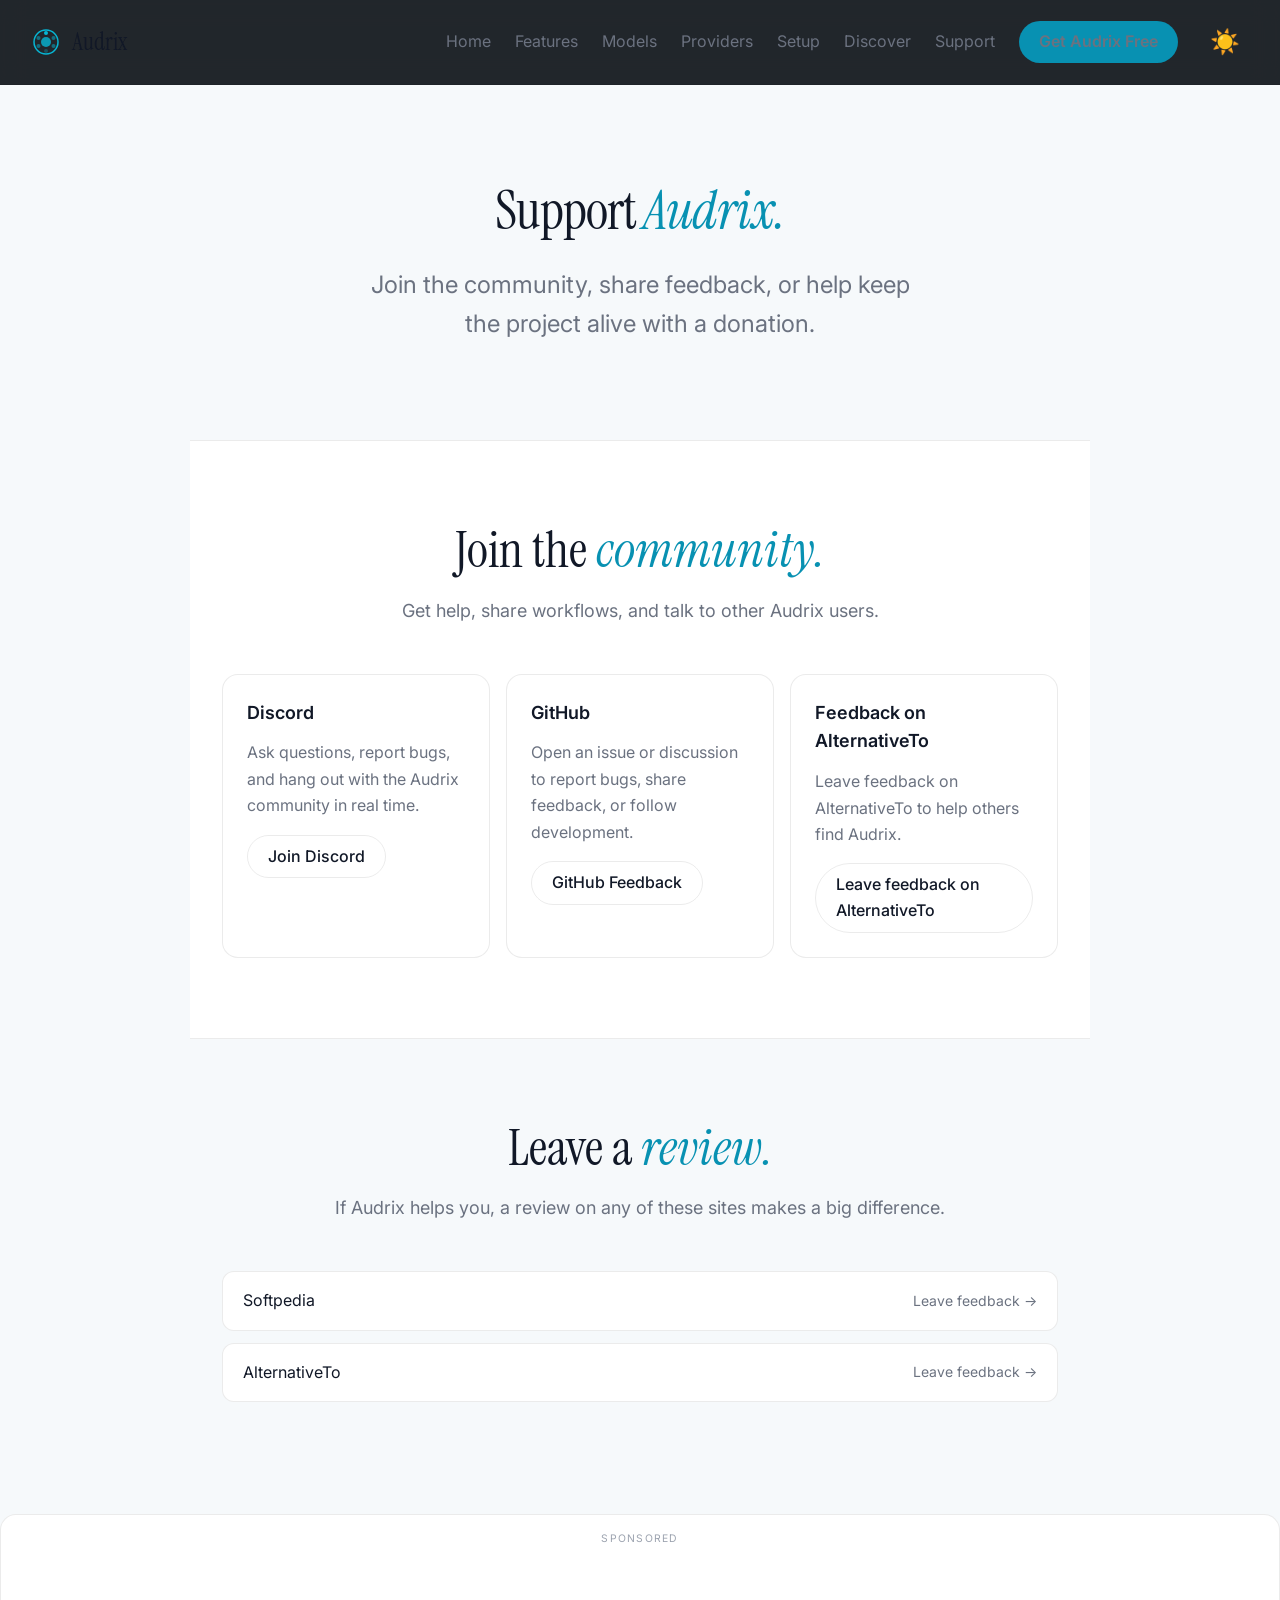
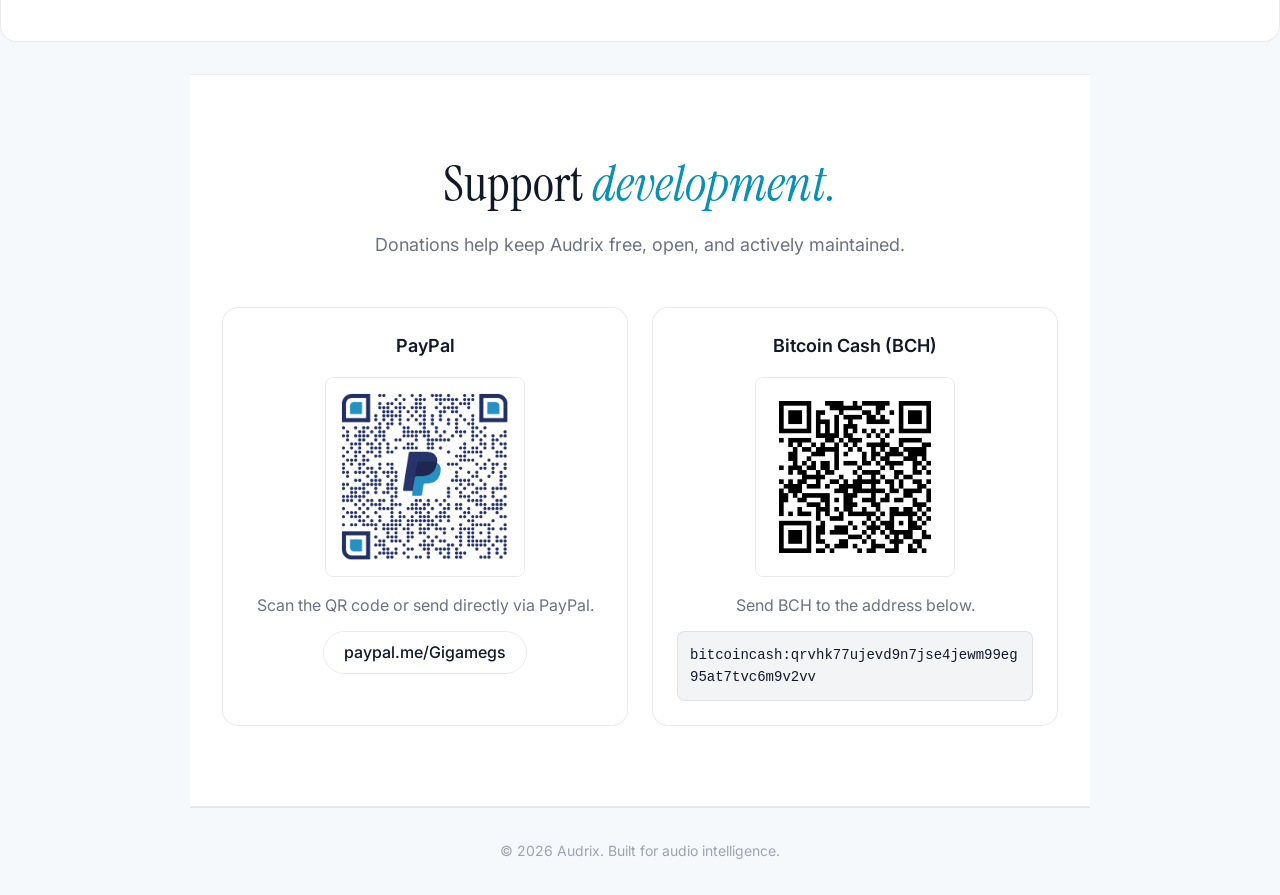
==== docs/support.html @ 02c41909 "feat(docs): update documentation structure to match Sorana's page layout and theme scheme - Redesign" ====
<!DOCTYPE html>
<html lang="en" data-theme="dark">
<head>
<meta charset="UTF-8">
<meta name="viewport" content="width=device-width, initial-scale=1.0">

<!-- Google Ads -->
<script async src="https://pagead2.googlesyndication.com/pagead/js/adsbygoogle.js?client=ca-pub-6449563648591184"
     crossorigin="anonymous"></script>

<title>Audrix: Support &amp; Donate</title>
<meta name="description" content="Support Audrix. Join the Discord community, leave a review, or donate via PayPal or Bitcoin Cash.">
<link rel="icon" type="image/x-icon" href="../assets/favicon.ico">
<link rel="canonical" href="https://tetramatrix.github.io/Audrix/support.html">
<meta name="robots" content="index, follow">
<meta name="theme-color" content="#0b0f14">
<link rel="preconnect" href="https://fonts.googleapis.com">
<link rel="preconnect" href="https://fonts.gstatic.com" crossorigin>
<link href="https://fonts.googleapis.com/css2?family=Inter:wght@300..700&family=Instrument+Serif:ital@0;1&display=swap" rel="stylesheet">

<style>
:root, [data-theme="dark"] {
  --color-bg:             #0b0f14;
  --color-surface:        #111820;
  --color-surface-2:      #19222d;
  --color-surface-3:      #202a37;
  --color-border:         rgba(255,255,255,0.08);
  --color-text:           #e8eaed;
  --color-text-muted:     #8a8f98;
  --color-text-faint:     #4a4f58;
  --color-primary:        #06b6d4;
  --color-primary-hover:  #22d3ee;
  --color-primary-dim:    rgba(6,182,212,0.12);
  --color-free:           #4ade80;
  --color-free-dim:       rgba(74,222,128,0.12);

  --font-display: 'Instrument Serif', Georgia, serif;
  --font-body: 'Inter', system-ui, sans-serif;

  --text-xs:   clamp(0.75rem, 0.7rem + 0.25vw, 0.875rem);
  --text-sm:   clamp(0.875rem, 0.8rem + 0.35vw, 1rem);
  --text-base: clamp(1rem, 0.95rem + 0.25vw, 1.125rem);
  --text-lg:   clamp(1.125rem, 1rem + 0.75vw, 1.5rem);
  --text-xl:   clamp(1.5rem, 1.2rem + 1.25vw, 2.25rem);
  --text-2xl:  clamp(2rem, 1.2rem + 2.5vw, 3.5rem);
  --text-hero: clamp(2rem, 1rem + 3vw, 3.5rem);

  --space-1: 0.25rem; --space-2: 0.5rem; --space-3: 0.75rem;
  --space-4: 1rem; --space-5: 1.25rem; --space-6: 1.5rem;
  --space-8: 2rem; --space-10: 2.5rem; --space-12: 3rem;
  --space-16: 4rem; --space-20: 5rem; --space-24: 6rem;

  --radius-sm: 0.375rem; --radius-md: 0.5rem; --radius-lg: 0.75rem;
  --radius-xl: 1rem; --radius-2xl: 1.5rem; --radius-full: 9999px;
}

[data-theme="light"] {
  --color-bg:             #f6f9fb;
  --color-surface:        #ffffff;
  --color-surface-2:      #f3f4f6;
  --color-surface-3:      #e5e7eb;
  --color-border:         rgba(0,0,0,0.08);
  --color-text:           #111827;
  --color-text-muted:     #6b7280;
  --color-text-faint:     #9ca3af;
  --color-primary:        #0891b2;
  --color-primary-hover:  #0e7490;
  --color-primary-dim:    rgba(8,145,178,0.1);
  --color-free:           #16a34a;
  --color-free-dim:       rgba(22,163,74,0.1);
}

*, *::before, *::after { box-sizing: border-box; margin: 0; padding: 0; }
html { scroll-behavior: smooth; -webkit-font-smoothing: antialiased; }
body {
  min-height: 100dvh;
  font-family: var(--font-body);
  font-size: var(--text-base);
  color: var(--color-text);
  background: var(--color-bg);
  line-height: 1.6;
  overflow-x: hidden;
}
img { display: block; max-width: 100%; height: auto; }
ul { list-style: none; }
a { color: var(--color-primary); text-decoration: none; }
a:hover { color: var(--color-primary-hover); }

/* ── NAV ── */
nav {
  display: flex;
  align-items: center;
  justify-content: space-between;
  padding: var(--space-5) var(--space-8);
  border-bottom: 1px solid var(--color-border);
  position: sticky; top: 0; z-index: 50;
  background: rgba(11,15,20,0.9);
  backdrop-filter: blur(12px);
}
.nav-logo {
  display: flex; align-items: center; gap: var(--space-3);
  font-family: var(--font-display);
  font-size: var(--text-lg);
  color: var(--color-text);
  text-decoration: none;
}
.nav-links { display: flex; align-items: center; gap: var(--space-6); }
.nav-links a {
  color: var(--color-text-muted); text-decoration: none;
  font-size: var(--text-sm); transition: color 160ms ease;
}
.nav-links a:hover { color: var(--color-text); }
.btn-primary {
  background: var(--color-primary);
  color: #0a1a17;
  font-size: var(--text-sm);
  font-weight: 600;
  padding: var(--space-2) var(--space-5);
  border-radius: var(--radius-full);
  border: none; cursor: pointer;
  text-decoration: none;
  transition: background 160ms ease, transform 120ms ease;
  display: inline-block;
}
.btn-primary:hover { background: var(--color-primary-hover); transform: translateY(-1px); }
.btn-outline {
  border: 1px solid var(--color-border);
  color: var(--color-text);
  font-size: var(--text-sm);
  font-weight: 500;
  padding: var(--space-2) var(--space-5);
  border-radius: var(--radius-full);
  cursor: pointer;
  text-decoration: none;
  transition: border-color 160ms ease, background 160ms ease;
  display: inline-block;
}
.btn-outline:hover { border-color: var(--color-primary); background: var(--color-primary-dim); }

/* ── HERO ── */
.hero {
  padding: clamp(var(--space-16), 10vw, var(--space-24)) var(--space-8);
  text-align: center;
  max-width: 800px;
  margin: 0 auto;
}
.hero h1 {
  font-family: var(--font-display);
  font-size: var(--text-hero);
  font-weight: 400;
  line-height: 1.1;
  margin-bottom: var(--space-6);
  letter-spacing: -0.02em;
}
.hero h1 em { font-style: italic; color: var(--color-primary); }
.hero-sub {
  font-size: var(--text-lg);
  color: var(--color-text-muted);
  max-width: 560px;
  margin: 0 auto;
  line-height: 1.65;
}

/* ── SECTIONS ── */
.section {
  padding: var(--space-20) var(--space-8);
  max-width: 900px;
  margin: 0 auto;
}
.section-alt {
  background: var(--color-surface);
  border-top: 1px solid var(--color-border);
  border-bottom: 1px solid var(--color-border);
}
.section-header {
  max-width: 640px;
  margin: 0 auto var(--space-12);
  text-align: center;
}
.section-header h2 {
  font-family: var(--font-display);
  font-size: var(--text-2xl);
  font-weight: 400;
  line-height: 1.15;
  margin-bottom: var(--space-4);
}
.section-header h2 em { font-style: italic; color: var(--color-primary); }
.section-header p {
  color: var(--color-text-muted);
  font-size: var(--text-base);
  line-height: 1.65;
}

/* ── CARDS ── */
.card-grid {
  display: grid;
  grid-template-columns: repeat(auto-fill, minmax(min(260px,100%), 1fr));
  gap: var(--space-4);
}
.card {
  background: var(--color-surface);
  border: 1px solid var(--color-border);
  border-radius: var(--radius-xl);
  padding: var(--space-6);
  transition: border-color 200ms, box-shadow 200ms;
}
.card:hover {
  border-color: rgba(6,182,212,0.2);
  box-shadow: 0 8px 32px rgba(6,182,212,0.04);
}
.card h3 {
  font-size: var(--text-base);
  font-weight: 600;
  color: var(--color-text);
  margin-bottom: var(--space-3);
}
.card p {
  font-size: var(--text-sm);
  color: var(--color-text-muted);
  line-height: 1.65;
  margin-bottom: var(--space-4);
}
.card a { display: inline-block; }

/* ── QR CODES ── */
.donate-grid {
  display: grid;
  grid-template-columns: repeat(auto-fill, minmax(min(280px,100%), 1fr));
  gap: var(--space-6);
  margin-top: var(--space-8);
}
.donate-card {
  background: var(--color-surface);
  border: 1px solid var(--color-border);
  border-radius: var(--radius-xl);
  padding: var(--space-6);
  text-align: center;
}
.donate-card h3 {
  font-size: var(--text-base);
  font-weight: 600;
  color: var(--color-text);
  margin-bottom: var(--space-4);
}
.donate-card img {
  max-width: 200px;
  margin: 0 auto var(--space-4);
  border-radius: var(--radius-md);
  border: 1px solid var(--color-border);
}
.donate-card p {
  font-size: var(--text-sm);
  color: var(--color-text-muted);
  line-height: 1.6;
  margin-bottom: var(--space-3);
  word-break: break-all;
}
.donate-card .address {
  font-family: 'Courier New', monospace;
  font-size: var(--text-xs);
  color: var(--color-text);
  background: var(--color-surface-2);
  padding: var(--space-3);
  border-radius: var(--radius-md);
  border: 1px solid var(--color-border);
  word-break: break-all;
  text-align: left;
}

/* ── REVIEW LINKS ── */
.review-list {
  display: flex;
  flex-direction: column;
  gap: var(--space-3);
  margin-top: var(--space-6);
}
.review-link {
  display: flex;
  align-items: center;
  justify-content: space-between;
  gap: var(--space-4);
  padding: var(--space-4) var(--space-5);
  background: var(--color-surface);
  border: 1px solid var(--color-border);
  border-radius: var(--radius-lg);
  color: var(--color-text);
  font-size: var(--text-sm);
  transition: border-color 160ms, background 160ms;
}
.review-link:hover {
  border-color: var(--color-primary);
  background: var(--color-primary-dim);
}
.review-link span { color: var(--color-text-muted); font-size: var(--text-xs); }

/* ── FOOTER ── */
footer {
  padding: var(--space-8);
  border-top: 1px solid var(--color-border);
  text-align: center;
  font-size: var(--text-xs);
  color: var(--color-text-faint);
  max-width: 900px; margin: 0 auto;
}

/* ── ADSENSE INLINE ADS ── */
.ad-container {
  margin: var(--space-8) auto;
  max-width: 100%;
  overflow: hidden;
  border-radius: var(--radius-xl);
  background: var(--color-surface);
  border: 1px solid var(--color-border);
  padding: var(--space-4);
  text-align: center;
  max-height: 520px;
}
.ad-label {
  font-size: 0.65rem;
  text-transform: uppercase;
  letter-spacing: 0.12em;
  color: var(--color-text-faint);
  margin-bottom: var(--space-2);
}

/* ── MOBILE ── */
@media (max-width: 768px) {
  nav { padding: var(--space-4); }
  .nav-links { gap: var(--space-3); }
  .hero { padding: var(--space-12) var(--space-5); }
  .section { padding: var(--space-12) var(--space-4); }
}

::-webkit-scrollbar { width: 6px; }
::-webkit-scrollbar-track { background: var(--color-bg); }
::-webkit-scrollbar-thumb { background: var(--color-surface-3); border-radius: 3px; }
</style>
</head>
<body>

<!-- NAV -->
<nav>
  <a href="index.html" class="nav-logo">
    <svg width="28" height="28" viewBox="0 0 28 28" fill="none" aria-label="Audrix">
      <circle cx="14" cy="14" r="12" stroke="#06b6d4" stroke-width="1.5" fill="none"/>
      <circle cx="14" cy="14" r="5" fill="#06b6d4" opacity="0.8"/>
      <circle cx="14" cy="5" r="2" fill="#06b6d4"/>
      <circle cx="21.5" cy="10" r="2" fill="#06b6d4" opacity="0.5"/>
      <circle cx="21.5" cy="18" r="2" fill="#06b6d4" opacity="0.5"/>
      <circle cx="14" cy="23" r="2" fill="#06b6d4" opacity="0.3"/>
      <circle cx="6.5" cy="18" r="2" fill="#06b6d4" opacity="0.5"/>
      <circle cx="6.5" cy="10" r="2" fill="#06b6d4" opacity="0.5"/>
    </svg>
    Audrix
  </a>
  <div class="nav-links" id="navLinks">
    <a href="index.html">Home</a>
    <a href="index.html#features">Features</a>
    <a href="index.html#models">Models</a>
    <a href="index.html#providers">Providers</a>
    <a href="index.html#setup">Setup</a>
    <a href="index.html#discover">Discover</a>
    <a href="support.html">Support</a>
    <a href="https://github.com/Tetramatrix/Audrix/releases/latest/download/Audrix_Community.exe" class="btn-primary">Get Audrix Free</a>
    <button id="themeToggle" aria-label="Toggle light mode" style="background:none;border:none;color:var(--color-text-muted);cursor:pointer;font-size:var(--text-lg);padding:var(--space-2);">🌙</button>
  </div>
  <button id="menuToggle" aria-label="Toggle menu" aria-expanded="false" aria-controls="navLinks" style="display:none;background:none;border:none;color:var(--color-text);cursor:pointer;font-size:var(--text-xl);padding:var(--space-2);">☰</button>
</nav>

<!-- HERO -->
<section class="hero">
  <h1>Support <em>Audrix.</em></h1>
  <p class="hero-sub">
    Join the community, share feedback, or help keep the project alive with a donation.
  </p>
</section>

<!-- COMMUNITY -->
<section class="section section-alt" id="community">
  <div class="section-header">
    <h2>Join the <em>community.</em></h2>
    <p>Get help, share workflows, and talk to other Audrix users.</p>
  </div>
  <div class="card-grid">
    <div class="card">
      <h3>Discord</h3>
      <p>Ask questions, report bugs, and hang out with the Audrix community in real time.</p>
      <a href="https://discord.gg/4QkQSfSATF" target="_blank" class="btn-outline">Join Discord</a>
    </div>
    <div class="card">
      <h3>GitHub</h3>
      <p>Open an issue or discussion to report bugs, share feedback, or follow development.</p>
      <a href="https://github.com/Tetramatrix/Audrix" target="_blank" class="btn-outline">GitHub Feedback</a>
    </div>
    <div class="card">
      <h3>Feedback on AlternativeTo</h3>
      <p>Leave feedback on AlternativeTo to help others find Audrix.</p>
      <a href="https://alternativeto.net/software/audrix" target="_blank" rel="noopener noreferrer" class="btn-outline">Leave feedback on AlternativeTo</a>
    </div>
  </div>
</section>

<!-- REVIEWS -->
<section class="section" id="reviews">
  <div class="section-header">
    <h2>Leave a <em>review.</em></h2>
    <p>If Audrix helps you, a review on any of these sites makes a big difference.</p>
  </div>
  <div class="review-list">
    <a href="https://www.softpedia.com/get/Office-tools/Audrix.shtml" class="review-link" target="_blank" rel="noopener">
      Softpedia <span>Leave feedback →</span>
    </a>
    <a href="https://alternativeto.net/software/audrix" class="review-link" target="_blank" rel="noopener">
      AlternativeTo <span>Leave feedback →</span>
    </a>
  </div>
</section>

<!-- AD SPOT - Support Page -->
<div class="ad-container">
  <p class="ad-label">Sponsored</p>
  <ins class="adsbygoogle"
       style="display:inline-block;width:468px;height:60px"
       data-ad-client="ca-pub-6449563648591184"
       data-ad-slot="6119369521"></ins>
  <script>(adsbygoogle = window.adsbygoogle || []).push({});</script>
</div>

<!-- DONATE -->
<section class="section section-alt" id="donate">
  <div class="section-header">
    <h2>Support <em>development.</em></h2>
    <p>Donations help keep Audrix free, open, and actively maintained.</p>
  </div>
  <div class="donate-grid">
    <div class="donate-card">
      <h3>PayPal</h3>
      <img src="qrcode.png" alt="PayPal QR code">
      <p>Scan the QR code or send directly via PayPal.</p>
      <a href="https://paypal.me/Gigamegs" target="_blank" class="btn-outline">paypal.me/Gigamegs</a>
    </div>
    <div class="donate-card">
      <h3>Bitcoin Cash (BCH)</h3>
      <img src="bch_qrcode.png" alt="Bitcoin Cash QR code">
      <p>Send BCH to the address below.</p>
      <div class="address">bitcoincash:qrvhk77ujevd9n7jse4jewm99eg95at7tvc6m9v2vv</div>
    </div>
  </div>
</section>

<!-- FOOTER -->
<footer>
  <span>© 2026 Audrix. Built for audio intelligence.</span>
</footer>

<script>
(function() {
  'use strict';
  var toggle = document.getElementById('menuToggle');
  var links = document.getElementById('navLinks');
  if (toggle && links) {
    toggle.addEventListener('click', function() {
      var expanded = toggle.getAttribute('aria-expanded') === 'true';
      toggle.setAttribute('aria-expanded', String(!expanded));
      links.classList.toggle('open');
      toggle.textContent = expanded ? '☰' : '✕';
    });
  }
  var themeBtn = document.getElementById('themeToggle');
  var stored = localStorage.getItem('theme');
  var prefersLight = window.matchMedia('(prefers-color-scheme: light)').matches;
  var theme = stored || (prefersLight ? 'light' : 'dark');
  document.documentElement.setAttribute('data-theme', theme);
  if (themeBtn) {
    themeBtn.textContent = theme === 'dark' ? '🌙' : '☀️';
    themeBtn.addEventListener('click', function() {
      var current = document.documentElement.getAttribute('data-theme');
      var next = current === 'dark' ? 'light' : 'dark';
      document.documentElement.setAttribute('data-theme', next);
      localStorage.setItem('theme', next);
      themeBtn.textContent = next === 'dark' ? '🌙' : '☀️';
    });
  }

  /* Nav shadow on scroll */
  var nav = document.querySelector('nav');
  if (nav) {
    var onScroll = function() { nav.classList.toggle('scrolled', window.scrollY > 10); };
    window.addEventListener('scroll', onScroll, { passive: true });
    onScroll();
  }
})();
</script>

</body>
</html>
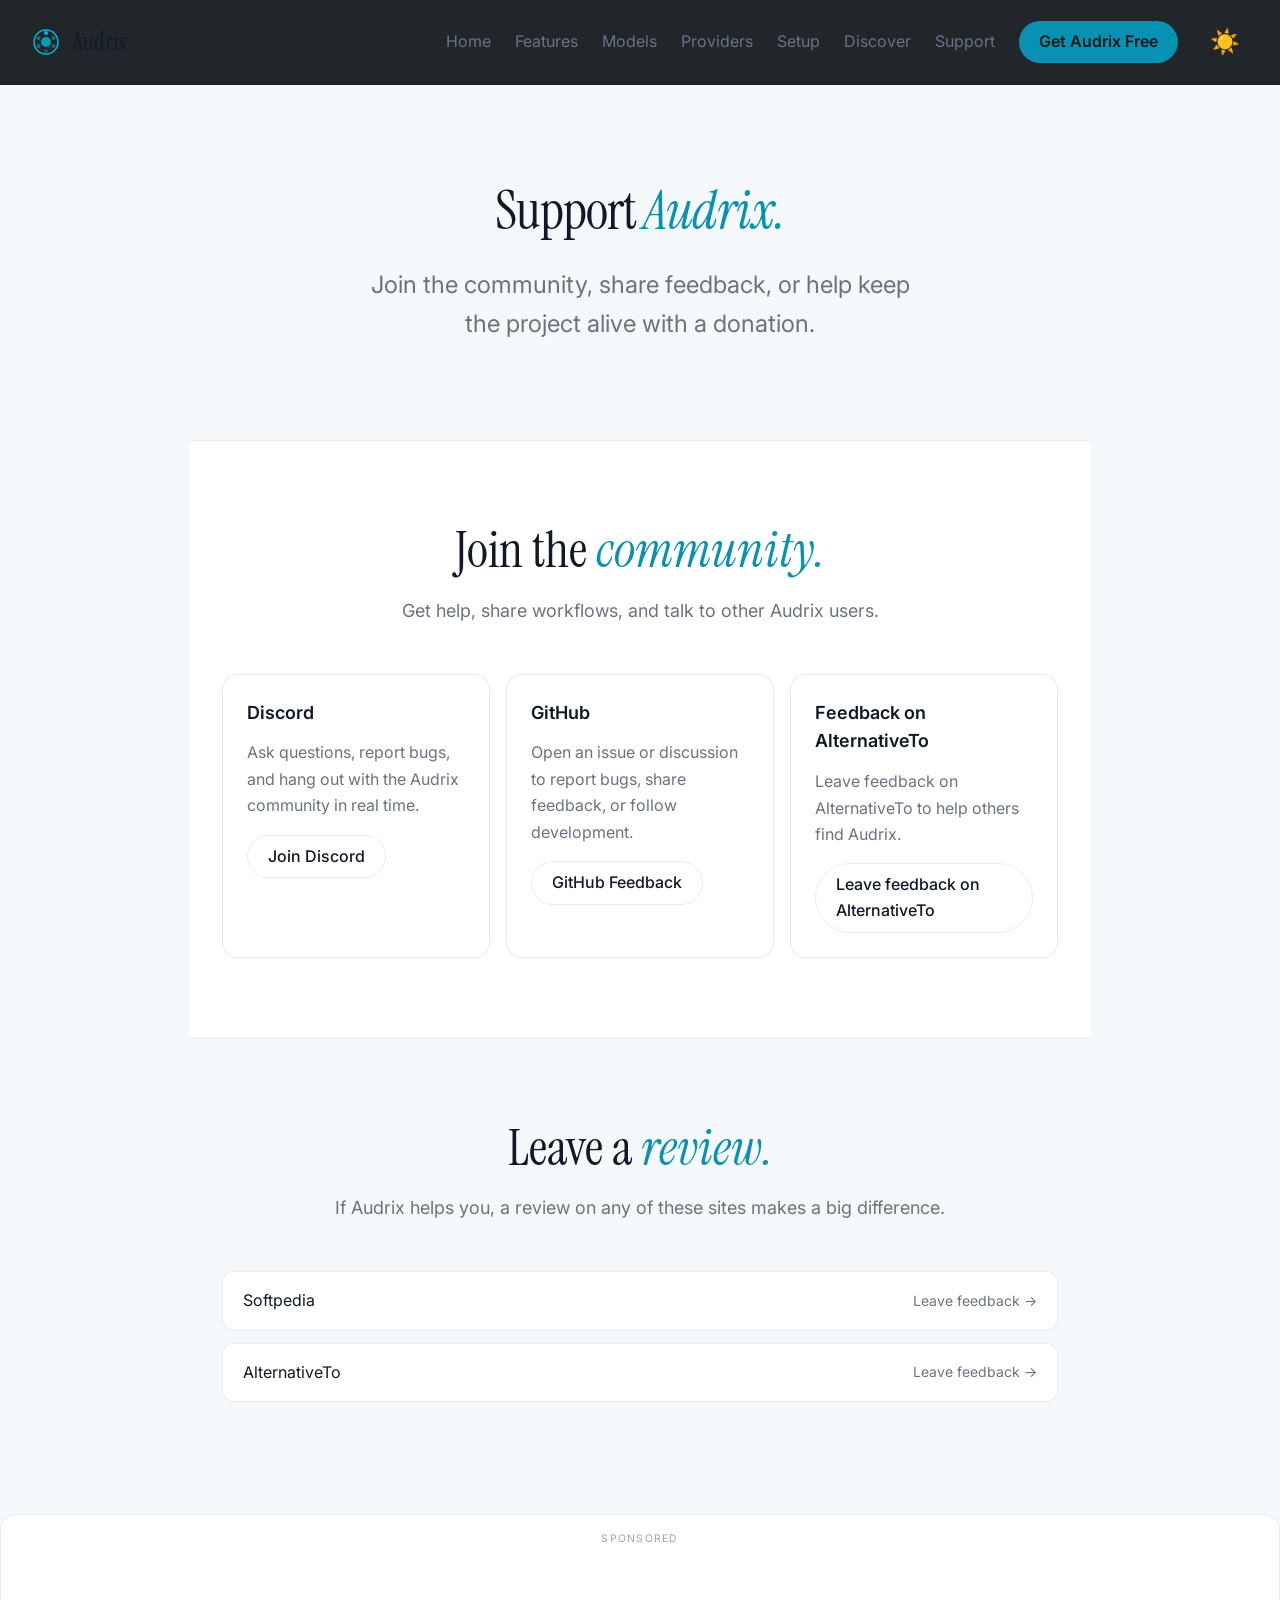
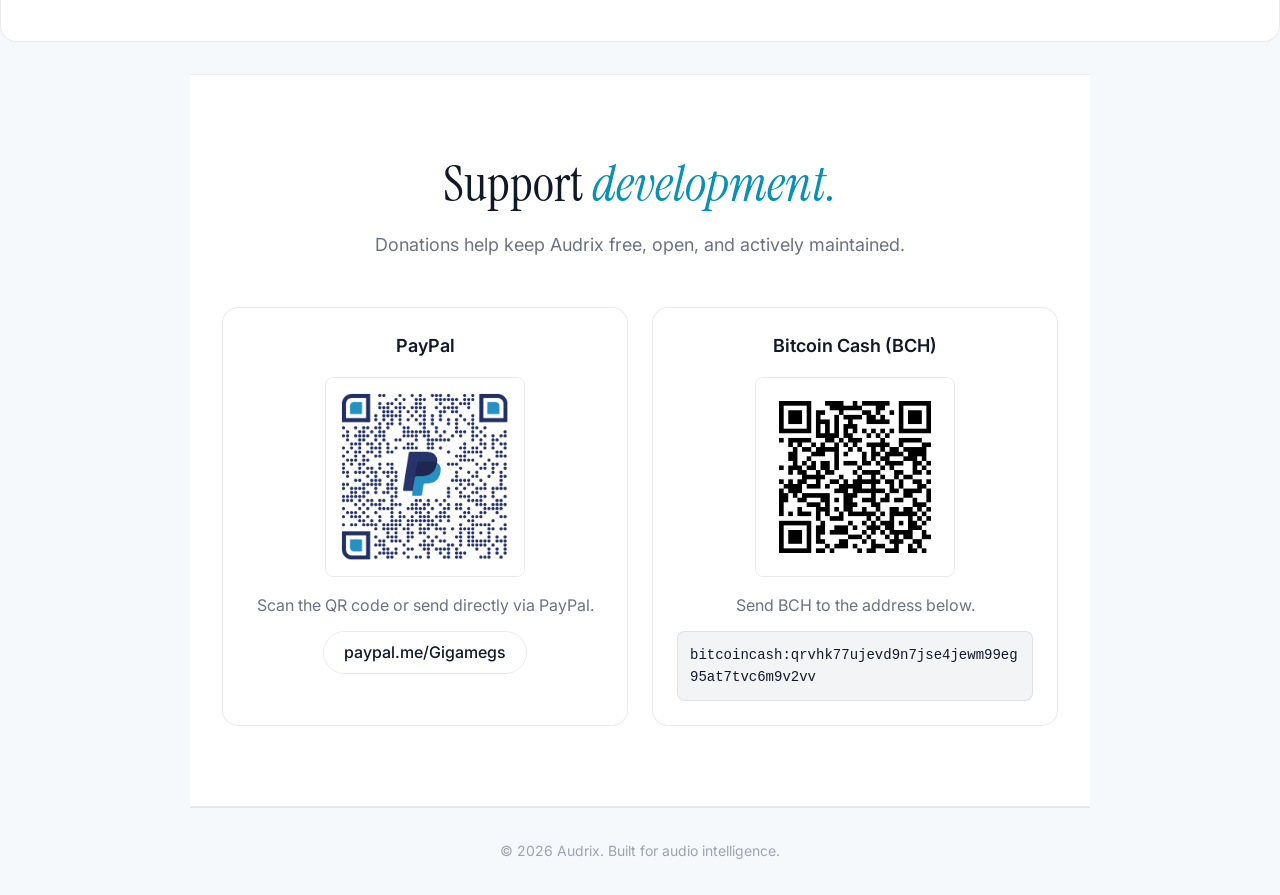
==== commit e97de939: "feat(docs): correct wording audit for models, providers, and offline claims" ====
--- a/docs/support.html
+++ b/docs/support.html
@@ -110,6 +110,7 @@
   font-size: var(--text-sm); transition: color 160ms ease;
 }
 .nav-links a:hover { color: var(--color-text); }
+.nav-links .btn-primary { color: #0a1a17; }
 .btn-primary {
   background: var(--color-primary);
   color: #0a1a17;
